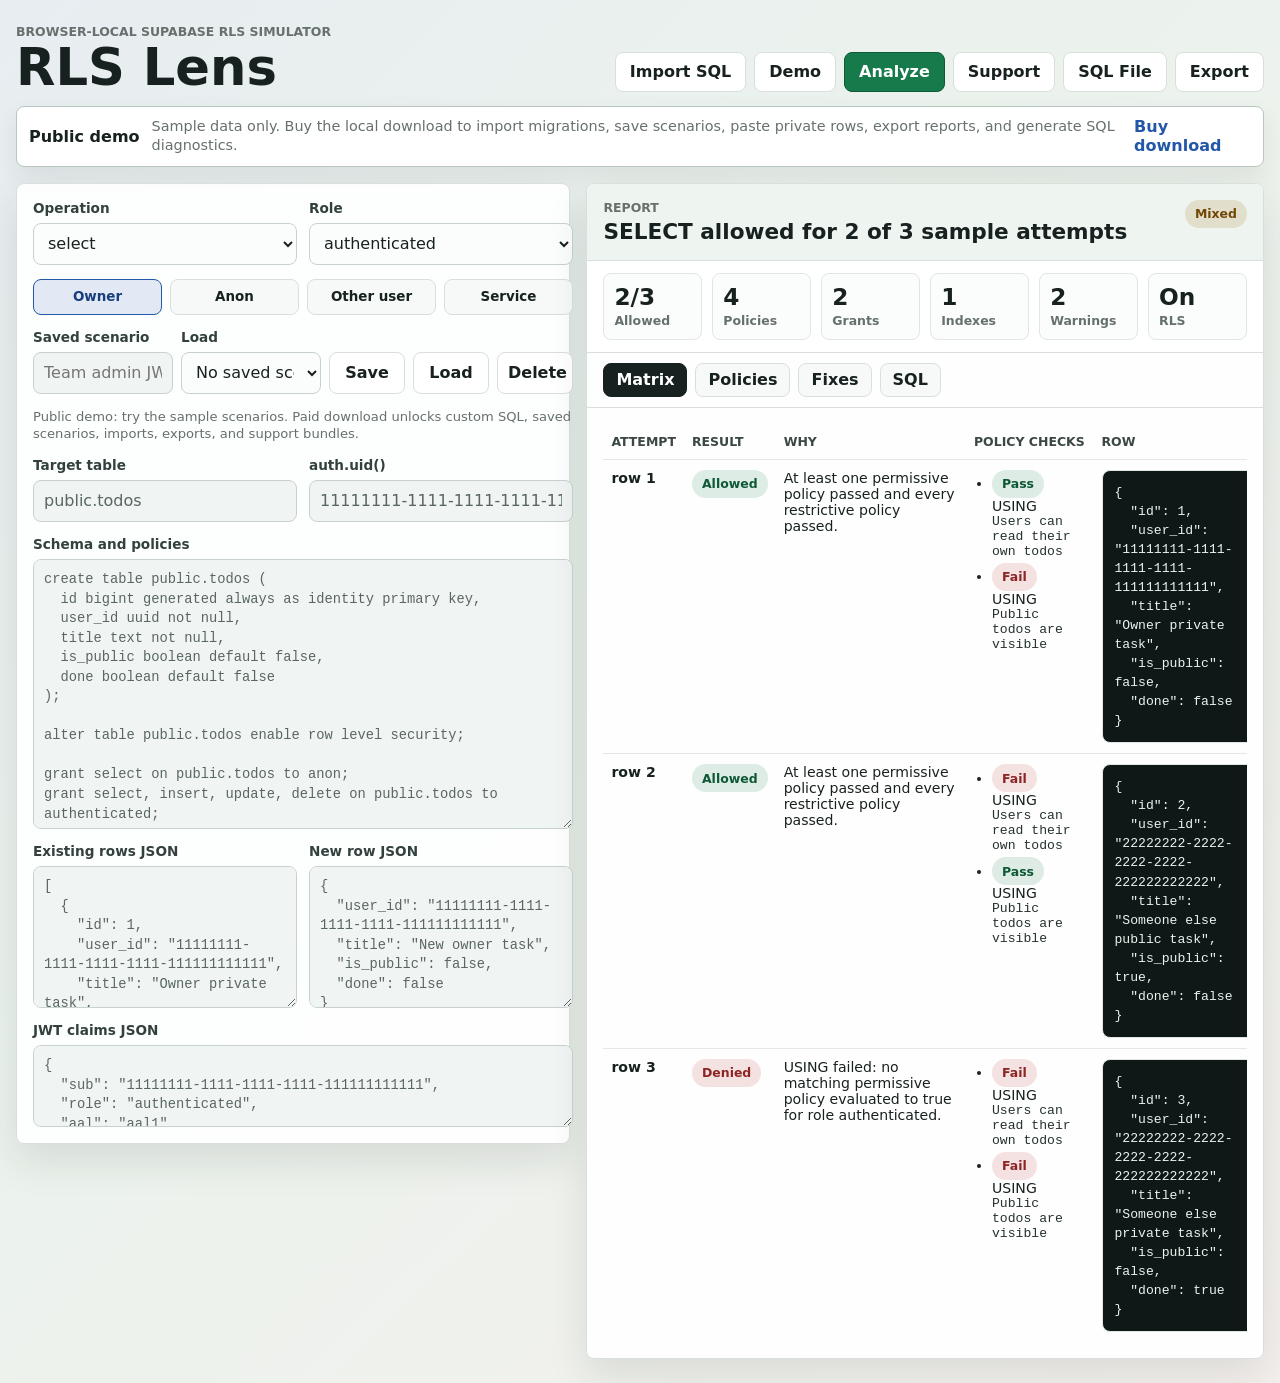
==== index.html @ 86696987 "Add funding link for manual purchase" ====
<!doctype html>
<html lang="en">
  <head>
    <meta charset="utf-8">
    <meta name="viewport" content="width=device-width, initial-scale=1">
    <title>RLS Lens</title>
    <link rel="stylesheet" href="./styles.css">
  </head>
  <body>
    <main class="app-shell">
      <header class="topbar">
        <div>
          <p class="eyebrow">Browser-local Supabase RLS simulator</p>
          <h1>RLS Lens</h1>
        </div>
        <div class="action-row">
          <button id="import-sql" class="button secondary" type="button">Import SQL</button>
          <input id="migration-files" type="file" accept=".sql,.txt" multiple hidden>
          <button id="load-demo" class="button secondary" type="button">Demo</button>
          <button id="analyze" class="button primary" type="button">Analyze</button>
          <button id="support-bundle" class="button secondary" type="button">Support</button>
          <button id="download-sql" class="button secondary" type="button">SQL File</button>
          <button id="export-report" class="button secondary" type="button">Export</button>
        </div>
      </header>

      <section class="workbench" aria-label="RLS debugger workbench">
        <form class="input-pane" id="rls-form">
          <div class="field-grid compact-grid">
            <label>
              <span>Operation</span>
              <select id="operation">
                <option value="select">select</option>
                <option value="insert">insert</option>
                <option value="update">update</option>
                <option value="delete">delete</option>
              </select>
            </label>
            <label>
              <span>Role</span>
              <select id="role">
                <option value="authenticated">authenticated</option>
                <option value="anon">anon</option>
                <option value="service_role">service_role</option>
              </select>
            </label>
          </div>

          <div class="preset-row" aria-label="Scenario presets">
            <button class="preset-button active" type="button" data-scenario="owner">Owner</button>
            <button class="preset-button" type="button" data-scenario="anon">Anon</button>
            <button class="preset-button" type="button" data-scenario="other-user">Other user</button>
            <button class="preset-button" type="button" data-scenario="service">Service</button>
          </div>

          <div class="saved-scenario-row" aria-label="Saved scenarios">
            <label class="scenario-name-field">
              <span>Saved scenario</span>
              <input id="scenario-name" autocomplete="off" spellcheck="false" placeholder="Team admin JWT">
            </label>
            <label>
              <span>Load</span>
              <select id="saved-scenarios">
                <option value="">No saved scenarios</option>
              </select>
            </label>
            <button id="save-scenario" class="button secondary" type="button">Save</button>
            <button id="load-scenario" class="button secondary" type="button">Load</button>
            <button id="delete-scenario" class="button secondary" type="button">Delete</button>
          </div>

          <div id="file-status" class="file-status" aria-live="polite"></div>

          <div class="field-grid compact-grid">
            <label>
              <span>Target table</span>
              <input id="target-table" autocomplete="off" spellcheck="false" placeholder="public.todos">
            </label>
            <label>
              <span>auth.uid()</span>
              <input id="uid" autocomplete="off" spellcheck="false" placeholder="00000000-0000-0000-0000-000000000000">
            </label>
          </div>

          <label>
            <span>Schema and policies</span>
            <textarea id="sql-input" spellcheck="false"></textarea>
          </label>

          <div class="field-grid">
            <label>
              <span>Existing rows JSON</span>
              <textarea id="rows-input" spellcheck="false"></textarea>
            </label>
            <label>
              <span>New row JSON</span>
              <textarea id="new-row-input" spellcheck="false"></textarea>
            </label>
          </div>

          <label>
            <span>JWT claims JSON</span>
            <textarea id="jwt-input" spellcheck="false"></textarea>
          </label>
        </form>

        <section class="report-pane" aria-live="polite">
          <div class="report-header">
            <div>
              <p class="eyebrow">Report</p>
              <h2 id="report-title">Run an analysis</h2>
            </div>
            <span id="report-badge" class="status-pill neutral">Ready</span>
          </div>

          <div class="metric-grid" id="metrics"></div>

          <div class="tabs" role="tablist" aria-label="Report sections">
            <button class="tab active" type="button" data-tab="matrix">Matrix</button>
            <button class="tab" type="button" data-tab="policies">Policies</button>
            <button class="tab" type="button" data-tab="fixes">Fixes</button>
            <button class="tab" type="button" data-tab="sql">SQL</button>
          </div>

          <div id="panel-matrix" class="panel active"></div>
          <div id="panel-policies" class="panel"></div>
          <div id="panel-fixes" class="panel"></div>
          <div id="panel-sql" class="panel"></div>
        </section>
      </section>
    </main>

    <script>window.RLS_LENS_CONFIG = {"mode":"public-demo","checkoutUrl":"./buy.html"};</script>
    <script src="./app.js"></script>
  </body>
</html>
---- styles.css ----
:root {
  color-scheme: light;
  --ink: #17211f;
  --muted: #66706d;
  --line: #d8dfdc;
  --paper: #f8faf7;
  --panel: #ffffff;
  --panel-strong: #eef5f1;
  --green: #167a4a;
  --red: #b43737;
  --amber: #9a650c;
  --blue: #2357a8;
  --violet: #6b4cb3;
  --shadow: 0 16px 42px rgba(22, 33, 31, 0.11);
}

* {
  box-sizing: border-box;
}

html {
  min-height: 100%;
  background:
    linear-gradient(135deg, rgba(35, 87, 168, 0.08), rgba(22, 122, 74, 0.06) 40%, rgba(180, 55, 55, 0.05)),
    var(--paper);
}

body {
  min-height: 100%;
  margin: 0;
  color: var(--ink);
  font-family: Inter, ui-sans-serif, system-ui, -apple-system, BlinkMacSystemFont, "Segoe UI", sans-serif;
}

button,
input,
select,
textarea {
  font: inherit;
}

.app-shell {
  width: min(1480px, calc(100vw - 32px));
  margin: 0 auto;
  padding: 24px 0;
}

.topbar {
  display: flex;
  align-items: end;
  justify-content: space-between;
  gap: 18px;
  margin-bottom: 18px;
}

.demo-banner {
  display: flex;
  align-items: center;
  justify-content: space-between;
  gap: 12px;
  border: 1px solid #b8c8c1;
  border-radius: 8px;
  margin: -4px 0 16px;
  padding: 10px 12px;
  background: #ffffff;
  box-shadow: 0 10px 24px rgba(22, 33, 31, 0.08);
}

.demo-banner strong {
  white-space: nowrap;
}

.demo-banner span {
  color: var(--muted);
  font-size: 0.9rem;
  line-height: 1.35;
}

.demo-banner a,
.file-status a {
  color: var(--blue);
  font-weight: 850;
  text-decoration: none;
}

.eyebrow {
  margin: 0 0 4px;
  color: var(--muted);
  font-size: 0.78rem;
  font-weight: 700;
  letter-spacing: 0;
  text-transform: uppercase;
}

h1,
h2,
h3,
p {
  margin-top: 0;
}

h1 {
  margin-bottom: 0;
  font-size: clamp(2rem, 4vw, 4.8rem);
  line-height: 0.95;
  letter-spacing: 0;
}

h2 {
  margin-bottom: 0;
  font-size: 1.35rem;
  line-height: 1.2;
}

h3 {
  margin-bottom: 8px;
  font-size: 1rem;
}

.action-row {
  display: flex;
  flex-wrap: wrap;
  gap: 8px;
  justify-content: flex-end;
}

.button,
.tab {
  min-height: 40px;
  border: 1px solid var(--line);
  border-radius: 8px;
  padding: 9px 14px;
  background: var(--panel);
  color: var(--ink);
  cursor: pointer;
  font-weight: 700;
}

.button:hover,
.tab:hover,
.preset-button:hover {
  border-color: #9eb2aa;
}

.button.primary {
  border-color: #0f5b37;
  background: var(--green);
  color: #ffffff;
}

.button.secondary {
  background: #ffffff;
}

.workbench {
  display: grid;
  grid-template-columns: minmax(380px, 0.9fr) minmax(480px, 1.1fr);
  gap: 16px;
  align-items: start;
}

.input-pane,
.report-pane {
  border: 1px solid var(--line);
  border-radius: 8px;
  background: rgba(255, 255, 255, 0.92);
  box-shadow: var(--shadow);
}

.input-pane {
  display: grid;
  gap: 14px;
  padding: 16px;
}

label {
  display: grid;
  gap: 7px;
  min-width: 0;
}

label span {
  color: #33413e;
  font-size: 0.85rem;
  font-weight: 750;
}

.field-grid {
  display: grid;
  grid-template-columns: repeat(2, minmax(0, 1fr));
  gap: 12px;
}

.compact-grid {
  grid-template-columns: repeat(2, minmax(0, 1fr));
}

.preset-row {
  display: grid;
  grid-template-columns: repeat(4, minmax(0, 1fr));
  gap: 8px;
}

.saved-scenario-row {
  display: grid;
  grid-template-columns: minmax(140px, 1.2fr) minmax(140px, 1fr) repeat(3, minmax(76px, 0.45fr));
  gap: 8px;
  align-items: end;
}

.saved-scenario-row .button {
  min-height: 42px;
  padding: 8px 10px;
}

.preset-button {
  min-height: 36px;
  border: 1px solid var(--line);
  border-radius: 8px;
  padding: 7px 8px;
  background: #f6f9f8;
  color: var(--ink);
  cursor: pointer;
  font-size: 0.84rem;
  font-weight: 800;
}

.preset-button.active {
  border-color: var(--blue);
  background: rgba(35, 87, 168, 0.12);
  color: #173f7e;
}

.file-status {
  min-height: 20px;
  color: var(--muted);
  font-size: 0.82rem;
  line-height: 1.35;
}

input,
select,
textarea {
  width: 100%;
  border: 1px solid #c7d2ce;
  border-radius: 8px;
  background: #fbfdfc;
  color: var(--ink);
  outline: none;
}

input,
select {
  min-height: 42px;
  padding: 9px 10px;
}

textarea {
  min-height: 142px;
  resize: vertical;
  padding: 10px;
  line-height: 1.42;
  font-family: "SFMono-Regular", Consolas, "Liberation Mono", monospace;
  font-size: 0.86rem;
}

#sql-input {
  min-height: 270px;
}

#jwt-input {
  min-height: 82px;
}

input:focus,
select:focus,
textarea:focus {
  border-color: var(--blue);
  box-shadow: 0 0 0 3px rgba(35, 87, 168, 0.12);
}

.public-demo-mode input[readonly],
.public-demo-mode textarea[readonly] {
  background: #f0f4f2;
  color: #596662;
  cursor: not-allowed;
}

.report-pane {
  min-height: calc(100vh - 126px);
  overflow: hidden;
}

.report-header {
  display: flex;
  align-items: start;
  justify-content: space-between;
  gap: 12px;
  border-bottom: 1px solid var(--line);
  padding: 16px;
  background: var(--panel-strong);
}

.status-pill {
  display: inline-flex;
  align-items: center;
  min-height: 28px;
  border-radius: 999px;
  padding: 4px 10px;
  font-size: 0.78rem;
  font-weight: 800;
  white-space: nowrap;
}

.status-pill.allowed {
  background: rgba(22, 122, 74, 0.14);
  color: #0e5935;
}

.status-pill.denied {
  background: rgba(180, 55, 55, 0.14);
  color: #8d2525;
}

.status-pill.unknown {
  background: rgba(154, 101, 12, 0.16);
  color: #704804;
}

.status-pill.neutral {
  background: rgba(35, 87, 168, 0.12);
  color: #1a478b;
}

.metric-grid {
  display: grid;
  grid-template-columns: repeat(6, minmax(0, 1fr));
  gap: 10px;
  border-bottom: 1px solid var(--line);
  padding: 12px 16px;
  background: #ffffff;
}

.metric {
  border: 1px solid #dfe6e3;
  border-radius: 8px;
  padding: 10px;
  background: #fbfdfc;
}

.metric .value {
  display: block;
  font-size: 1.45rem;
  font-weight: 850;
  line-height: 1.1;
}

.metric .label {
  color: var(--muted);
  font-size: 0.78rem;
  font-weight: 700;
}

.tabs {
  display: flex;
  gap: 8px;
  border-bottom: 1px solid var(--line);
  padding: 10px 16px;
  overflow-x: auto;
}

.tab {
  min-height: 34px;
  padding: 6px 12px;
  background: #f6f9f8;
}

.tab.active {
  border-color: var(--ink);
  background: var(--ink);
  color: #ffffff;
}

.panel {
  display: none;
  padding: 16px;
}

.panel.active {
  display: block;
}

.empty-state {
  border: 1px dashed #aebdb7;
  border-radius: 8px;
  padding: 18px;
  background: #fbfdfc;
  color: var(--muted);
}

.table-wrap {
  overflow-x: auto;
}

table {
  width: 100%;
  min-width: 660px;
  border-collapse: collapse;
  font-size: 0.88rem;
}

th,
td {
  border-bottom: 1px solid #e3e9e6;
  padding: 10px 8px;
  text-align: left;
  vertical-align: top;
}

th {
  color: #3a4744;
  font-size: 0.78rem;
  text-transform: uppercase;
  letter-spacing: 0;
}

tr:last-child td {
  border-bottom: 0;
}

.code,
code,
pre {
  font-family: "SFMono-Regular", Consolas, "Liberation Mono", monospace;
}

.code {
  display: inline-block;
  max-width: 100%;
  overflow-wrap: anywhere;
  color: #24312e;
  font-size: 0.82rem;
}

pre {
  overflow: auto;
  border: 1px solid #dfe6e3;
  border-radius: 8px;
  margin: 0;
  padding: 12px;
  background: #101817;
  color: #e8f4ef;
  font-size: 0.82rem;
  line-height: 1.45;
}

.stack {
  display: grid;
  gap: 12px;
}

.notice {
  border-left: 4px solid var(--blue);
  border-radius: 8px;
  padding: 11px 12px;
  background: #f5f9ff;
}

.notice.warning {
  border-left-color: var(--amber);
  background: #fff9ed;
}

.notice.danger {
  border-left-color: var(--red);
  background: #fff5f5;
}

.policy-card {
  display: grid;
  gap: 8px;
  border: 1px solid #dfe6e3;
  border-radius: 8px;
  padding: 12px;
  background: #fbfdfc;
}

.policy-meta {
  display: flex;
  flex-wrap: wrap;
  gap: 6px;
}

.chip {
  display: inline-flex;
  align-items: center;
  border-radius: 999px;
  padding: 4px 8px;
  background: #eef2f0;
  color: #394743;
  font-size: 0.74rem;
  font-weight: 800;
}

.chip.violet {
  background: rgba(107, 76, 179, 0.14);
  color: #51358f;
}

.chip.green {
  background: rgba(22, 122, 74, 0.13);
  color: #0f5b37;
}

.chip.amber {
  background: rgba(154, 101, 12, 0.15);
  color: #704804;
}

.row-json {
  max-width: 260px;
  white-space: pre-wrap;
}

.reason-list {
  display: grid;
  gap: 4px;
  margin: 0;
  padding-left: 18px;
}

@media (max-width: 1080px) {
  .workbench {
    grid-template-columns: 1fr;
  }

  .report-pane {
    min-height: 520px;
  }
}

@media (max-width: 720px) {
  .app-shell {
    width: min(100% - 20px, 1480px);
    padding: 14px 0;
  }

  .topbar {
    align-items: stretch;
    flex-direction: column;
  }

  .demo-banner {
    align-items: flex-start;
    flex-direction: column;
  }

  .action-row {
    justify-content: stretch;
  }

  .button {
    flex: 1;
  }

  .field-grid,
  .compact-grid,
  .preset-row,
  .saved-scenario-row,
  .metric-grid {
    grid-template-columns: 1fr;
  }

  h1 {
    font-size: 2.25rem;
  }
}
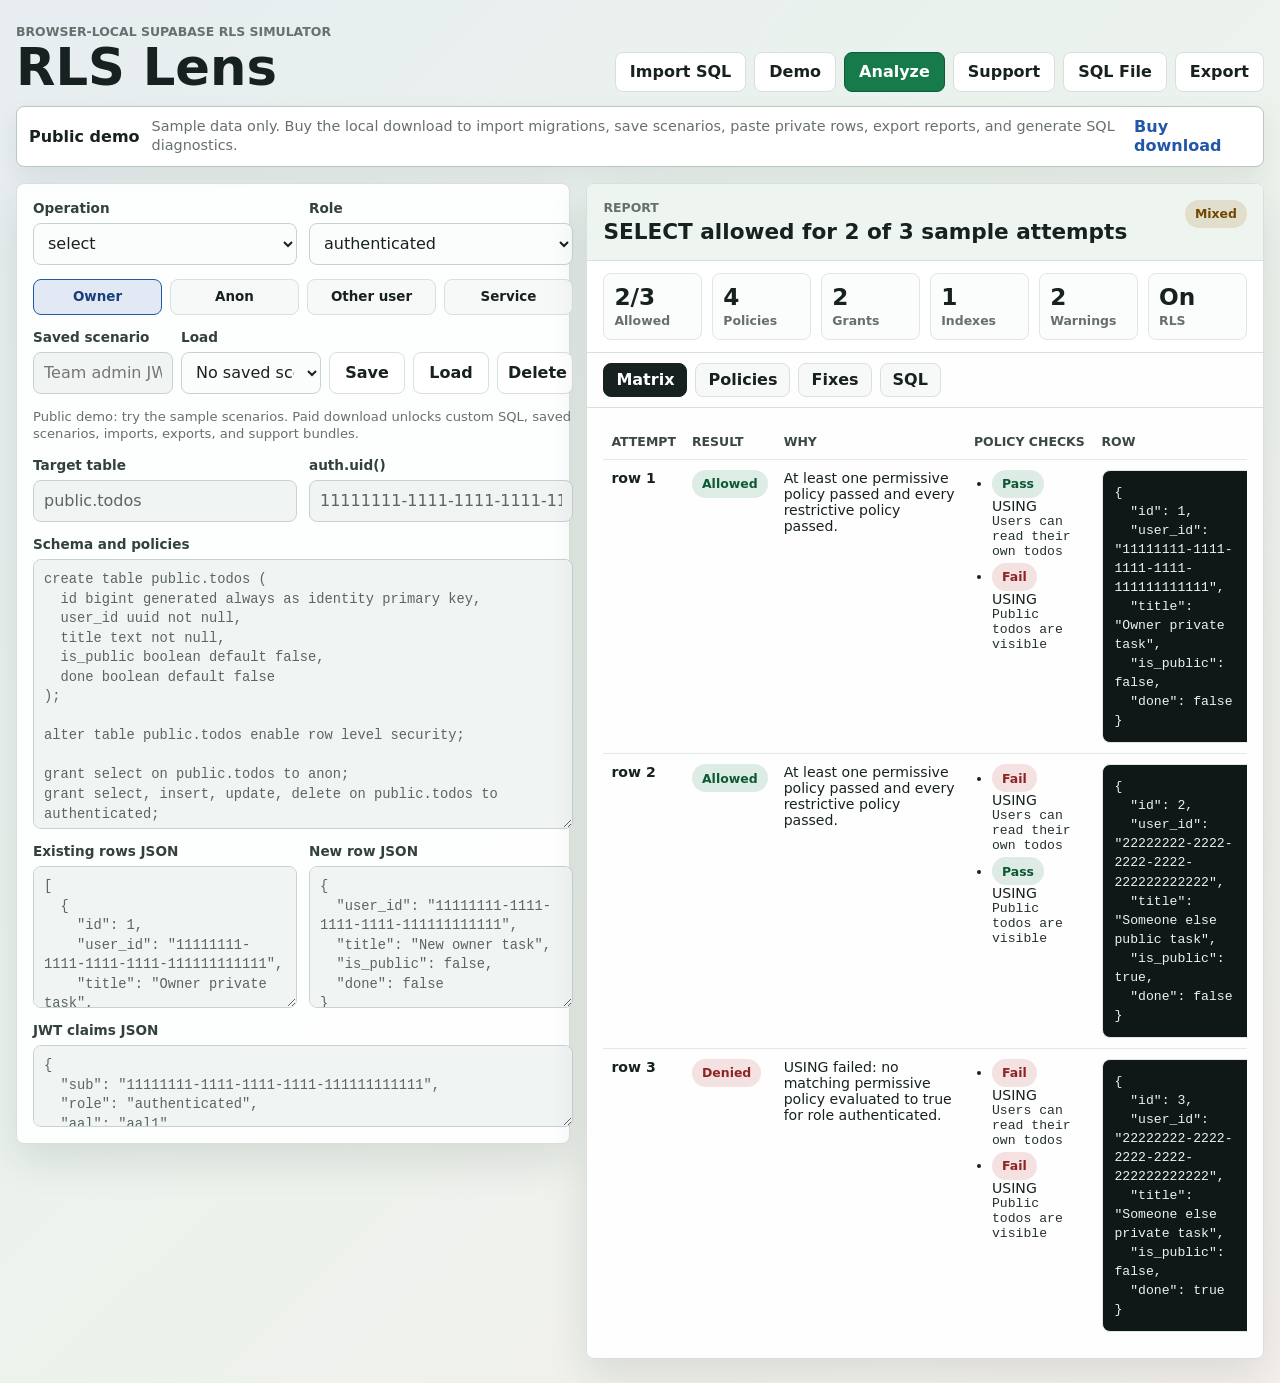
==== commit 5e1c8536: "Cache bust upsert conflict demo" ====
--- a/index.html
+++ b/index.html
@@ -131,6 +131,6 @@
     </main>
 
     <script>window.RLS_LENS_CONFIG = {"mode":"public-demo","checkoutUrl":"./buy.html"};</script>
-    <script src="./app.js"></script>
+    <script src="./app.js?v=ab33ddc52e27"></script>
   </body>
 </html>
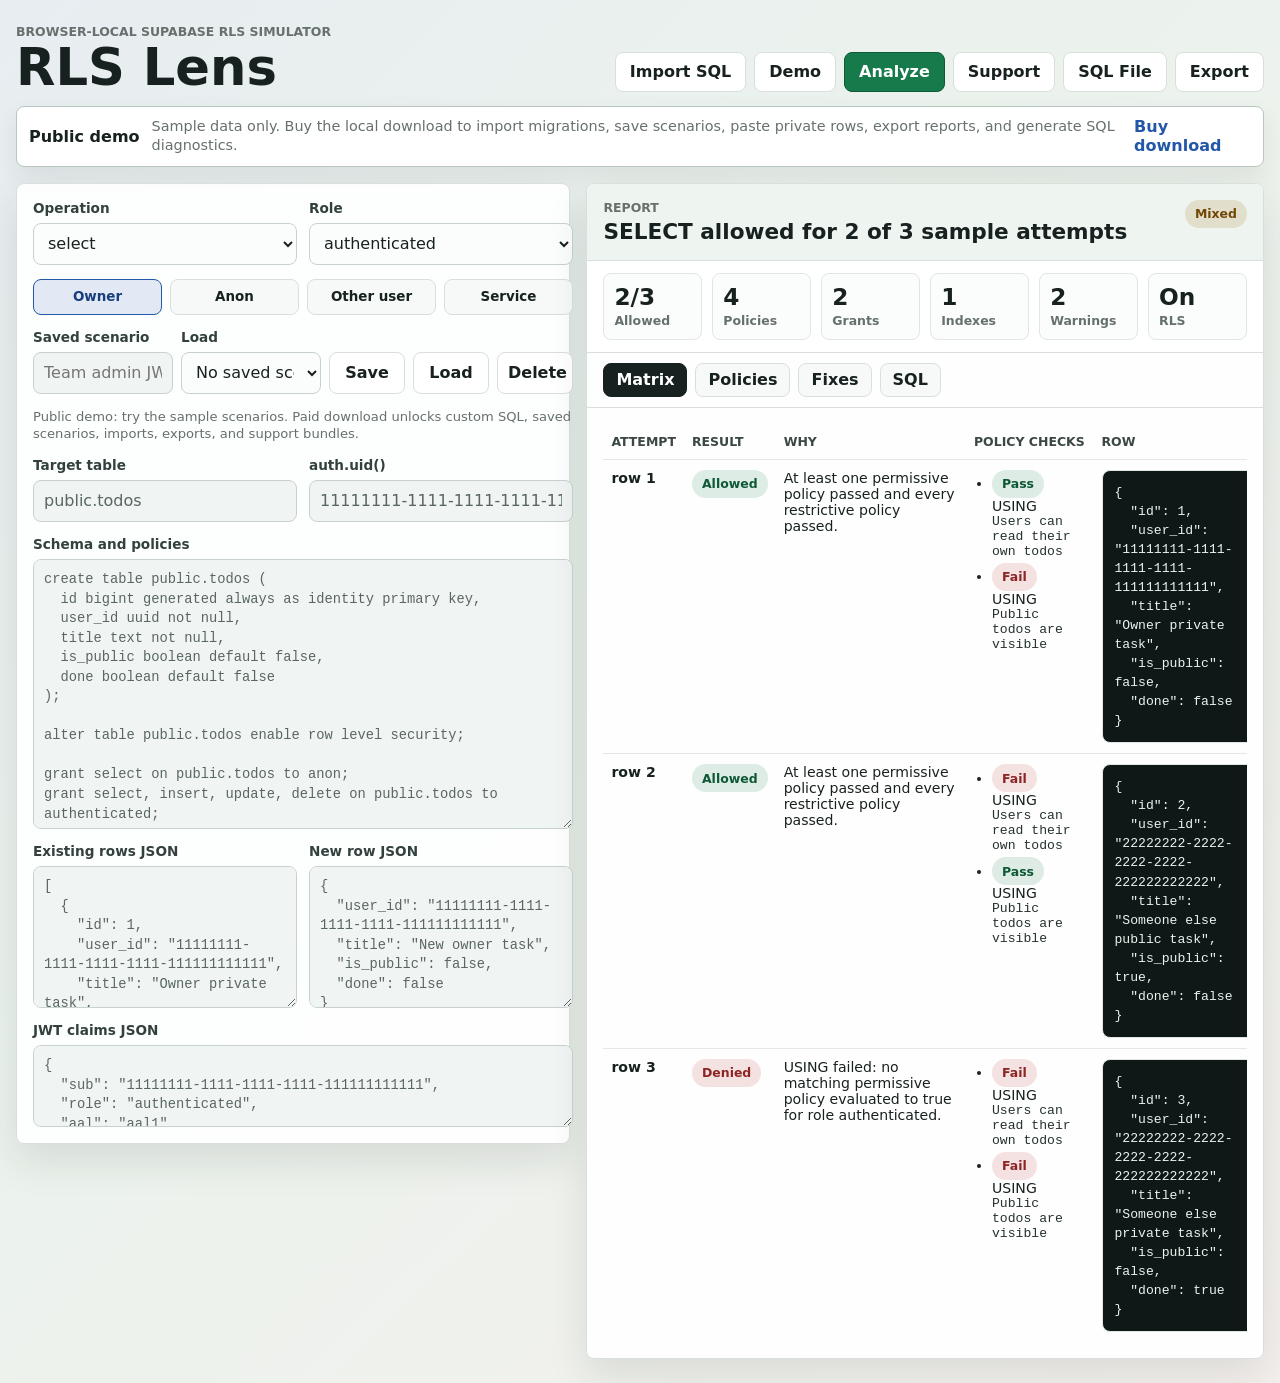
==== commit f399d596: "Add broad anonymous insert RLS scenario" ====
--- a/index.html
+++ b/index.html
@@ -131,6 +131,6 @@
     </main>
 
     <script>window.RLS_LENS_CONFIG = {"mode":"public-demo","checkoutUrl":"./buy.html"};</script>
-    <script src="./app.js?v=ab33ddc52e27"></script>
+    <script src="./app.js?v=38dd78566cb0"></script>
   </body>
 </html>
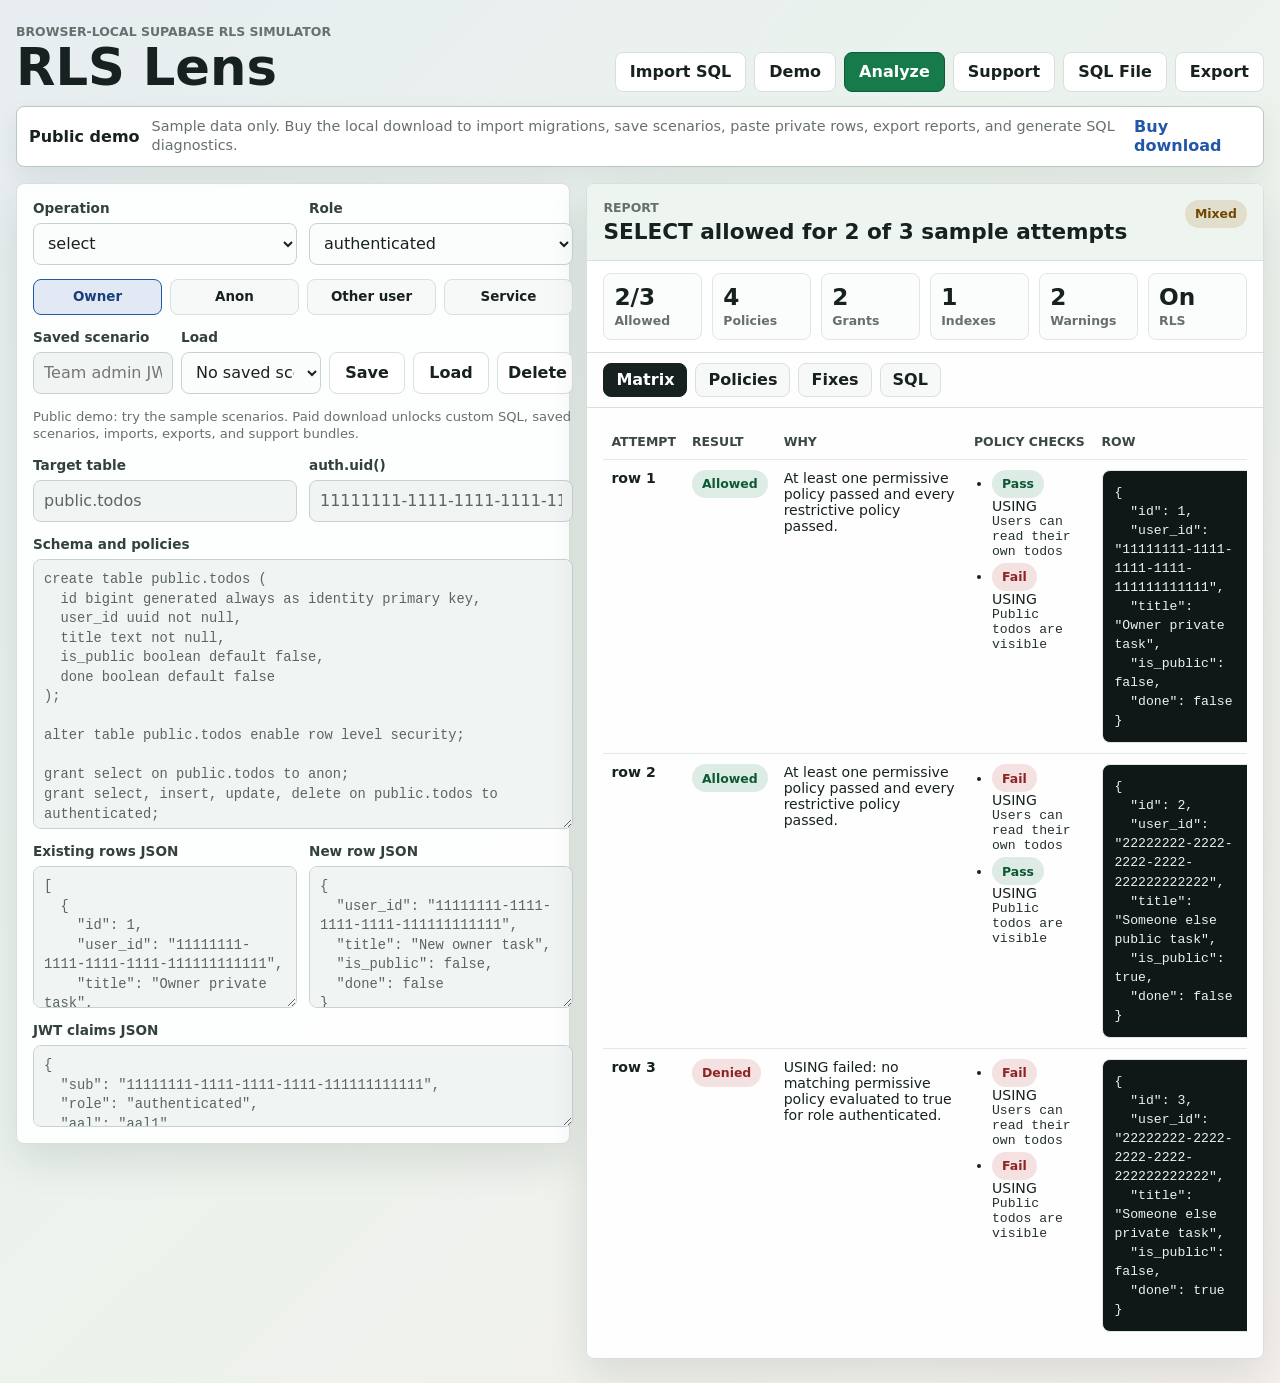
==== commit ca647461: "Add broad authenticated RLS scenario" ====
--- a/index.html
+++ b/index.html
@@ -131,6 +131,6 @@
     </main>
 
     <script>window.RLS_LENS_CONFIG = {"mode":"public-demo","checkoutUrl":"./buy.html"};</script>
-    <script src="./app.js?v=38dd78566cb0"></script>
+    <script src="./app.js?v=8529ad183b97"></script>
   </body>
 </html>
